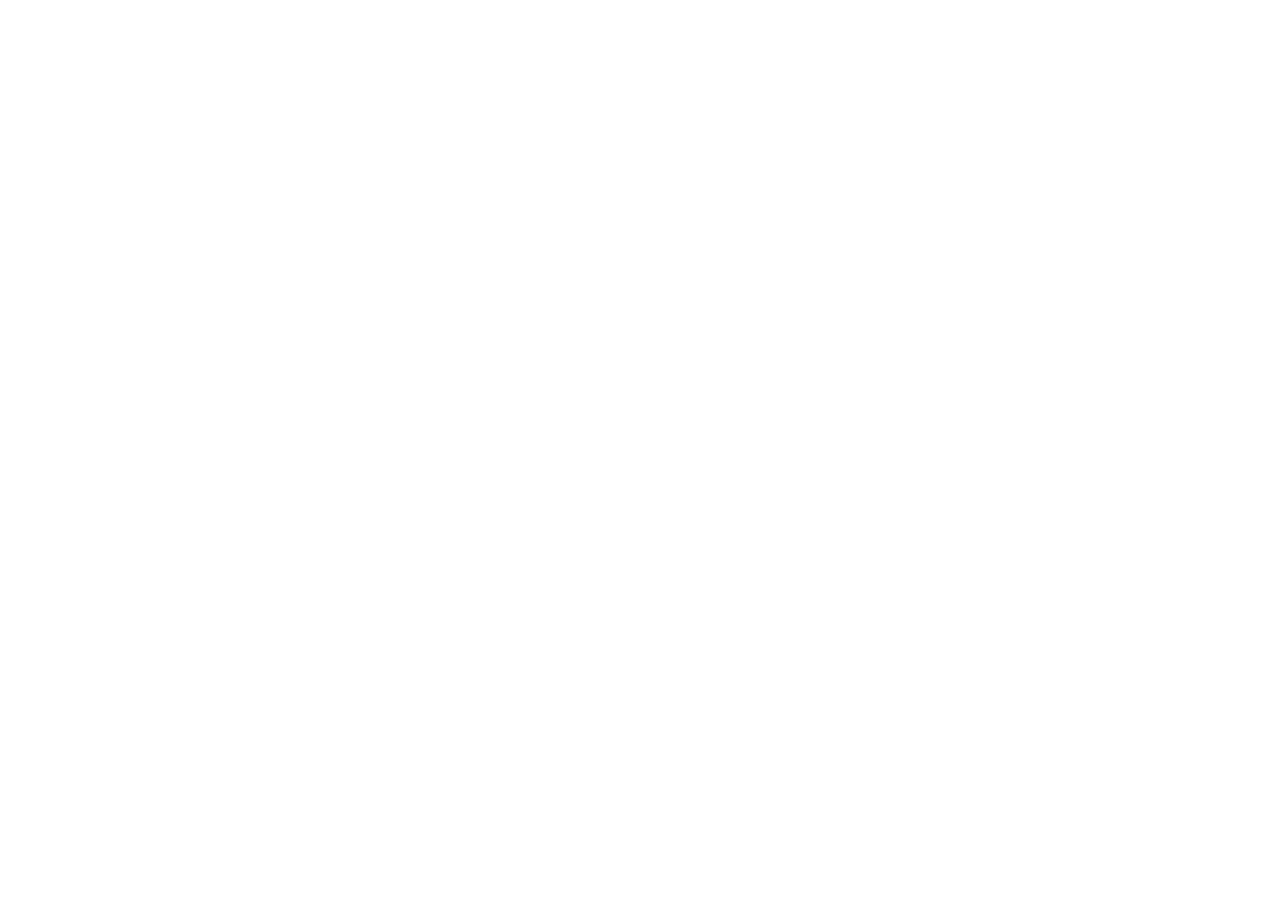
==== index.html @ cbcd9dbc "first commit" ====
<!DOCTYPE html>
<html lang="en">
<head>
    <meta charset="UTF-8">
    <meta name="viewport" content="width=device-width, initial-scale=1.0">
    <link rel="stylesheet" href="style.css">
    <title>TradeSphere</title>
</head>
<body>
    
</body>
</html>
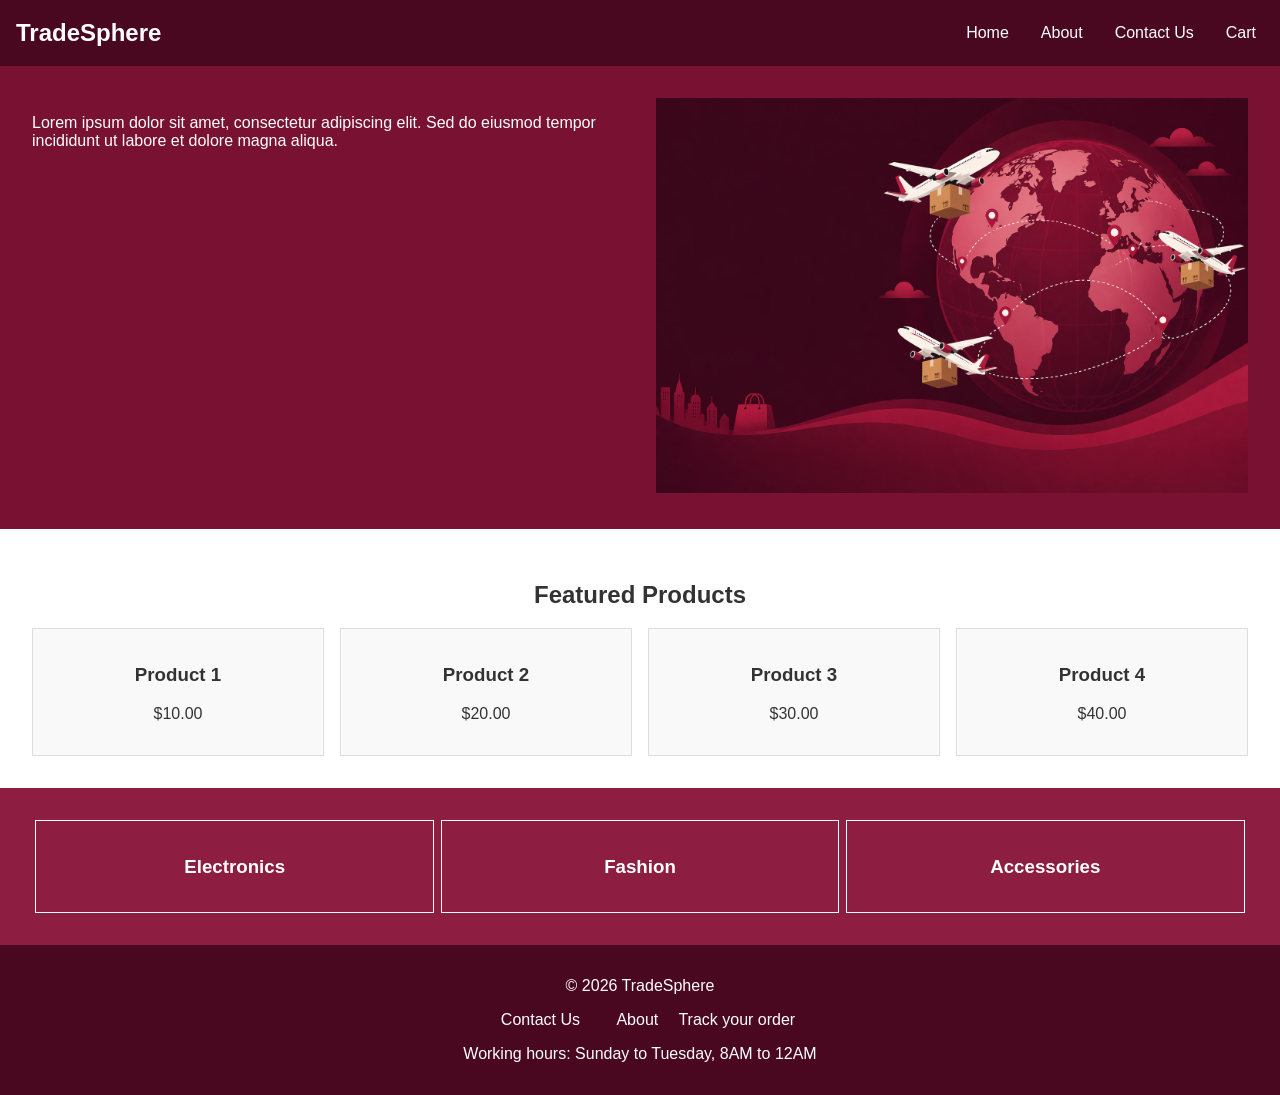
==== commit 65192c22: "Add main pages, basic styling." ====
--- a/index.html
+++ b/index.html
@@ -7,6 +7,67 @@
     <title>TradeSphere</title>
 </head>
 <body>
-    
+    <header>
+        <div class="logo">TradeSphere</div>
+        <nav>
+            <a href="index.html" class="navBttns">Home</a>
+            <a href="about.html" class="navBttns">About</a>
+            <a href="contact.html" class="navBttns">Contact Us</a>
+            <a href="cart.html" class="navBttns">Cart</a>
+        </nav>
+    </header>
+
+    <div class="hero">
+        <div class="hero-text">
+            <p>Lorem ipsum dolor sit amet, consectetur adipiscing elit. Sed do eiusmod tempor incididunt ut labore et dolore magna aliqua.</p>
+        </div>
+        <div class="hero-image">
+            <img src="Hero Banner.png" alt="Hero Banner">
+        </div>
+    </div>
+
+    <div class="ourProducts">
+        <h2>Featured Products</h2>
+        <div class="products-grid">
+            <div class="product-card">
+                <h3>Product 1</h3>
+                <p>$10.00</p>
+            </div>
+            <div class="product-card">
+                <h3>Product 2</h3>
+                <p>$20.00</p>
+            </div>
+            <div class="product-card">
+                <h3>Product 3</h3>
+                <p>$30.00</p>
+            </div>
+            <div class="product-card">
+                <h3>Product 4</h3>
+                <p>$40.00</p>
+            </div>
+        </div>
+    </div>
+
+    <div class="categories">
+        <div class="category-card">
+            <h3>Electronics</h3>
+        </div>
+        <div class="category-card">
+            <h3>Fashion</h3>
+        </div>
+        <div class="category-card">
+            <h3>Accessories</h3>
+        </div>
+    </div>
+
+    <footer>
+        <p>&copy; 2026 TradeSphere</p>
+        <div class="footer-links">
+            <a href="contact.html">Contact Us</a>
+            <a href="about.html">About</a>
+            <span>Track your order</span>
+        </div>
+        <p>Working hours: Sunday to Tuesday, 8AM to 12AM</p>
+    </footer>
 </body>
 </html>
--- a/style.css
+++ b/style.css
@@ -0,0 +1,123 @@
+/* Crimson Orchard Color Scheme */
+/* Cab Sav: #49081F */
+/* Dark Claret: #650A27 */
+/* Royal Burgundy: #781132 */
+/* Violet-Red: #8D1E41 */
+
+body {
+    font-family: Arial, sans-serif;
+    margin: 0;
+    padding: 0;
+    background-color: #fff;
+    color: #333;
+}
+
+header {
+    display: flex;
+    justify-content: space-between;
+    align-items: center;
+    padding: 1rem;
+    background-color: #49081F;
+    color: white;
+}
+
+.logo {
+    font-size: 1.5rem;
+    font-weight: bold;
+}
+
+nav {
+    display: flex;
+    gap: 1rem;
+}
+
+.navBttns {
+    background: none;
+    border: none;
+    color: white;
+    text-decoration: none;
+    padding: 0.5rem;
+    cursor: pointer;
+}
+
+.navBttns:hover {
+    background-color: #650A27;
+}
+
+.hero {
+    display: flex;
+    padding: 2rem;
+    background-color: #781132;
+    color: white;
+}
+
+.hero-text {
+    flex: 1;
+    padding-right: 2rem;
+}
+
+.hero-image {
+    flex: 1;
+}
+
+.hero-image img {
+    width: 100%;
+    height: auto;
+}
+
+.ourProducts {
+    padding: 2rem;
+    text-align: center;
+    background-color: #fff;
+}
+
+.products-grid {
+    display: grid;
+    grid-template-columns: repeat(4, 1fr);
+    gap: 1rem;
+    margin-top: 1rem;
+}
+
+.product-card {
+    border: 1px solid #ddd;
+    padding: 1rem;
+    text-align: center;
+    background-color: #f9f9f9;
+}
+
+.categories {
+    display: flex;
+    justify-content: space-around;
+    padding: 2rem;
+    background-color: #8D1E41;
+    color: white;
+}
+
+.category-card {
+    text-align: center;
+    padding: 1rem;
+    border: 1px solid white;
+    width: 30%;
+}
+
+footer {
+    text-align: center;
+    padding: 1rem;
+    background-color: #49081F;
+    color: white;
+}
+
+.footer-links {
+    margin: 1rem 0;
+}
+
+.footer-links a {
+    color: white;
+    text-decoration: none;
+    margin: 0 1rem;
+}
+
+.page-content {
+    padding: 2rem;
+    text-align: center;
+}
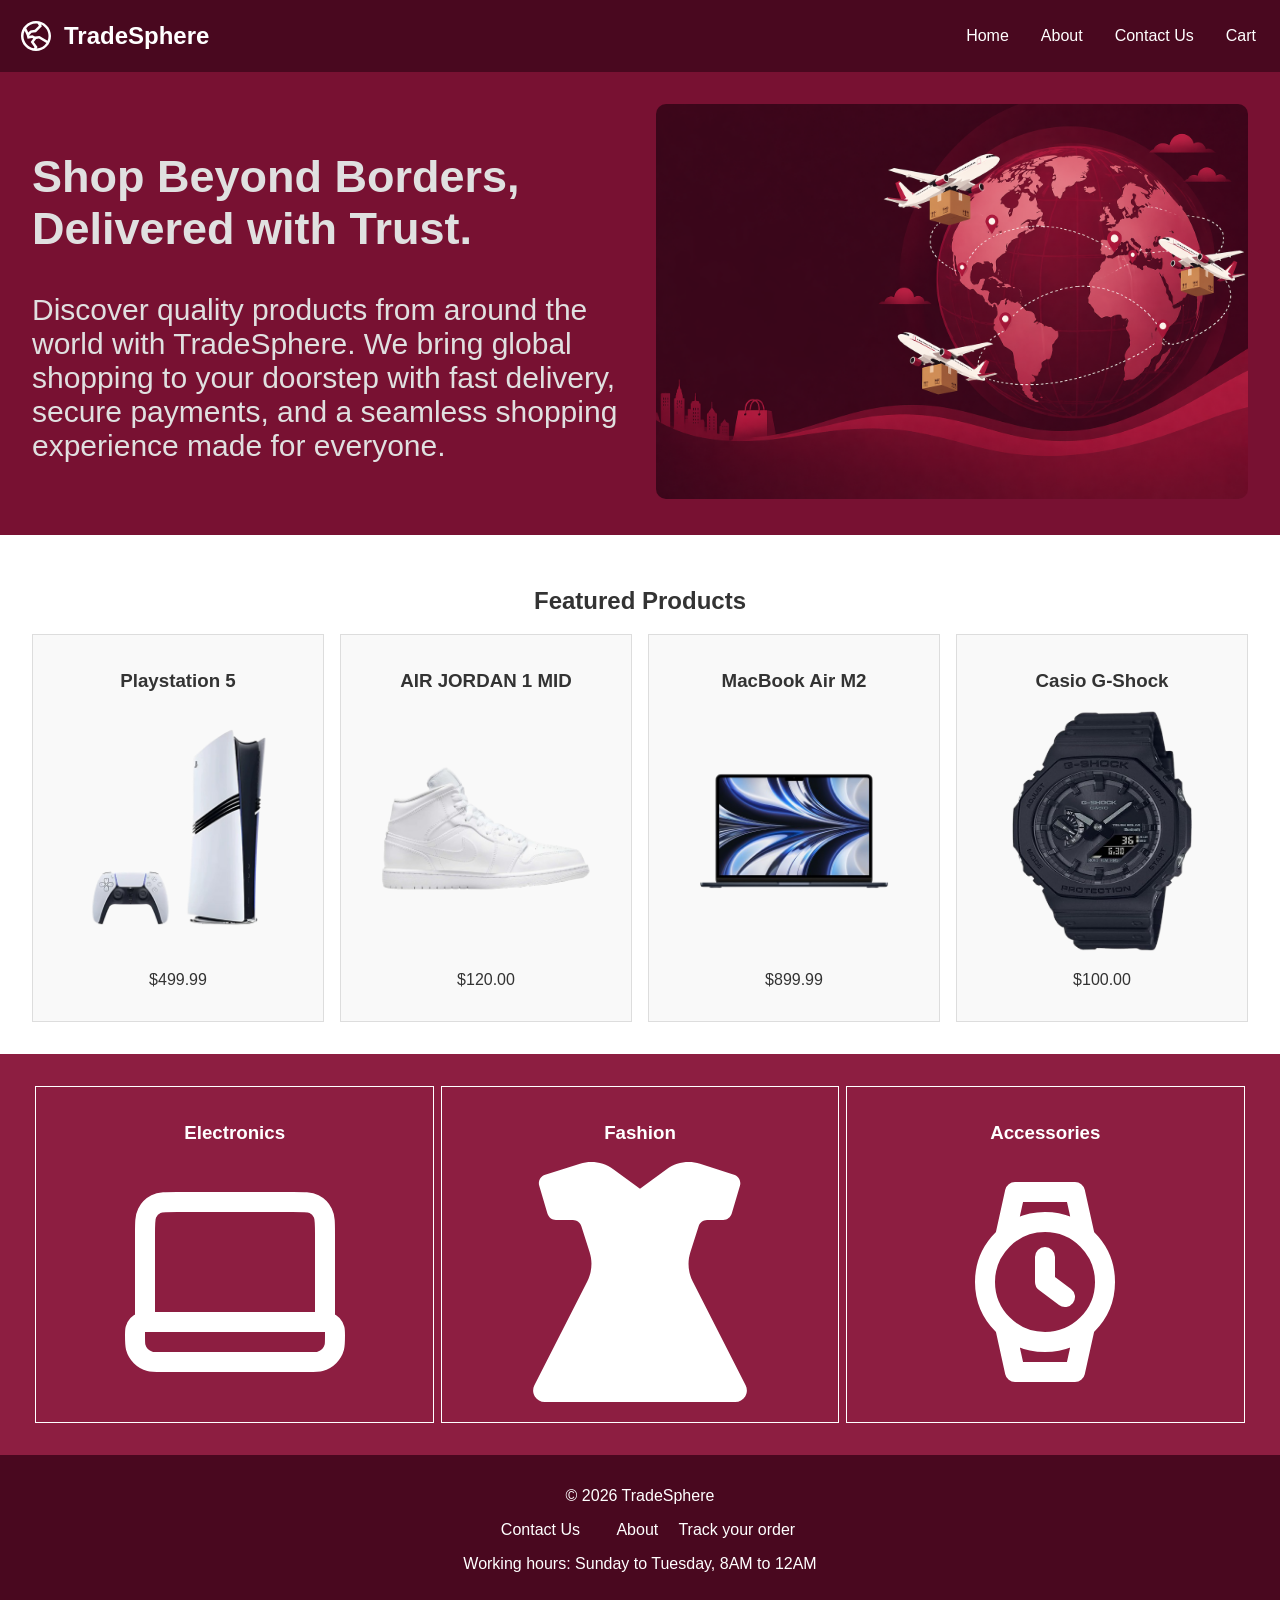
==== commit 93375191: "Finish Home page content and styling." ====
--- a/index.html
+++ b/index.html
@@ -8,7 +8,10 @@
 </head>
 <body>
     <header>
-        <div class="logo">TradeSphere</div>
+        <div class="name">
+            <svg viewBox="0 0 24 24" fill="none" xmlns="http://www.w3.org/2000/svg"><g id="SVGRepo_bgCarrier" stroke-width="0"></g><g id="SVGRepo_tracerCarrier" stroke-linecap="round" stroke-linejoin="round"></g><g id="SVGRepo_iconCarrier"> <path fill-rule="evenodd" clip-rule="evenodd" d="M6.15407 7.30116C7.52877 5.59304 9.63674 4.5 12 4.5C12.365 4.5 12.7238 4.52607 13.0748 4.57644L13.7126 5.85192L11.2716 8.2929L8.6466 8.6679L7.36009 9.95441L6.15407 7.30116ZM5.2011 8.82954C4.75126 9.79256 4.5 10.8669 4.5 12C4.5 15.6945 7.17133 18.7651 10.6878 19.3856L11.0989 18.7195L8.8147 15.547L10.3741 13.5256L9.63268 13.1549L6.94027 13.6036L6.41366 11.4972L5.2011 8.82954ZM7.95559 11.4802L8.05962 11.8964L9.86722 11.5951L11.3726 12.3478L14.0824 11.9714L18.9544 14.8135C19.3063 13.9447 19.5 12.995 19.5 12C19.5 8.93729 17.6642 6.30336 15.033 5.13856L15.5377 6.1481L11.9787 9.70711L9.35371 10.0821L7.95559 11.4802ZM18.2539 16.1414C16.9774 18.0652 14.8369 19.366 12.3859 19.4902L12.9011 18.6555L10.6853 15.578L12.0853 13.7632L13.7748 13.5286L18.2539 16.1414ZM12 3C7.02944 3 3 7.02944 3 12C3 16.9706 7.02944 21 12 21C16.9706 21 21 16.9706 21 12C21 7.02944 16.9706 3 12 3Z" fill="#FFFFFF"></path> </g></svg>
+            <div class="logo">TradeSphere</div>
+        </div>
         <nav>
             <a href="index.html" class="navBttns">Home</a>
             <a href="about.html" class="navBttns">About</a>
@@ -19,7 +22,8 @@
 
     <div class="hero">
         <div class="hero-text">
-            <p>Lorem ipsum dolor sit amet, consectetur adipiscing elit. Sed do eiusmod tempor incididunt ut labore et dolore magna aliqua.</p>
+            <h2>Shop Beyond Borders, Delivered with Trust.</h2>
+            <p>Discover quality products from around the world with TradeSphere. We bring global shopping to your doorstep with fast delivery, secure payments, and a seamless shopping experience made for everyone.</p>
         </div>
         <div class="hero-image">
             <img src="Hero Banner.png" alt="Hero Banner">
@@ -30,20 +34,24 @@
         <h2>Featured Products</h2>
         <div class="products-grid">
             <div class="product-card">
-                <h3>Product 1</h3>
-                <p>$10.00</p>
+                <h3>Playstation 5</h3>
+                <img src="ps5.png" alt="ps5">
+                <p>$499.99</p>
             </div>
             <div class="product-card">
-                <h3>Product 2</h3>
-                <p>$20.00</p>
+                <h3>AIR JORDAN 1 MID</h3>
+                <img src="air jordan.png" alt="air jordan">
+                <p>$120.00</p>
             </div>
             <div class="product-card">
-                <h3>Product 3</h3>
-                <p>$30.00</p>
+                <h3>MacBook Air M2</h3>
+                <img src="macbook.png" alt="macbook">
+                <p>$899.99</p>
             </div>
             <div class="product-card">
-                <h3>Product 4</h3>
-                <p>$40.00</p>
+                <h3>Casio G-Shock</h3>
+                <img id="watch" src="G Shock.png" alt="g shock">
+                <p>$100.00</p>
             </div>
         </div>
     </div>
@@ -51,17 +59,19 @@
     <div class="categories">
         <div class="category-card">
             <h3>Electronics</h3>
-        </div>
+            <svg viewBox="0 0 24 24" fill="none" xmlns="http://www.w3.org/2000/svg"><g id="SVGRepo_bgCarrier" stroke-width="0"></g><g id="SVGRepo_tracerCarrier" stroke-linecap="round" stroke-linejoin="round"></g><g id="SVGRepo_iconCarrier"> <path d="M21 16V7.2C21 6.0799 21 5.51984 20.782 5.09202C20.5903 4.71569 20.2843 4.40973 19.908 4.21799C19.4802 4 18.9201 4 17.8 4H6.2C5.07989 4 4.51984 4 4.09202 4.21799C3.71569 4.40973 3.40973 4.71569 3.21799 5.09202C3 5.51984 3 6.0799 3 7.2V16M4.66667 20H19.3333C19.9533 20 20.2633 20 20.5176 19.9319C21.2078 19.7469 21.7469 19.2078 21.9319 18.5176C22 18.2633 22 17.9533 22 17.3333C22 17.0233 22 16.8683 21.9659 16.7412C21.8735 16.3961 21.6039 16.1265 21.2588 16.0341C21.1317 16 20.9767 16 20.6667 16H3.33333C3.02334 16 2.86835 16 2.74118 16.0341C2.39609 16.1265 2.12654 16.3961 2.03407 16.7412C2 16.8683 2 17.0233 2 17.3333C2 17.9533 2 18.2633 2.06815 18.5176C2.25308 19.2078 2.79218 19.7469 3.48236 19.9319C3.73669 20 4.04669 20 4.66667 20Z" stroke="#ffffff" stroke-width="2" stroke-linecap="round" stroke-linejoin="round"></path> </g></svg>        </div>
         <div class="category-card">
             <h3>Fashion</h3>
+            <svg height="200px" width="200px" version="1.1" id="_x32_" xmlns="http://www.w3.org/2000/svg" xmlns:xlink="http://www.w3.org/1999/xlink" viewBox="0 0 512 512" xml:space="preserve" fill="#000000"><g id="SVGRepo_bgCarrier" stroke-width="0"></g><g id="SVGRepo_tracerCarrier" stroke-linecap="round" stroke-linejoin="round"></g><g id="SVGRepo_iconCarrier"> <style type="text/css"> .st0{fill:#ffffff;} </style> <g> <path class="st0" d="M481.324,476.05l-112.8-221.283c-9.841-19.324-11.676-41.751-5.1-62.418l17.506-55.009 c2.508-7.892,9.785-13.296,18.065-13.4l34.578-0.454c8.422-0.104,15.794-5.687,18.188-13.759l17.478-58.993 c2.98-10.04-2.631-20.61-12.605-23.79l-72.581-23.08c-24.254-7.712-50.722-3.378-71.248,11.678l-56.807,41.656l-56.958-41.77 c-20.44-14.99-46.785-19.362-70.963-11.772L53.718,26.991C43.697,30.142,38.057,40.732,41.037,50.8l17.45,58.917 c2.394,8.082,9.766,13.665,18.188,13.769l36.319,0.454c8.28,0.114,15.567,5.508,18.084,13.4l17.507,55.018 c6.567,20.658,4.731,43.085-5.11,62.4L30.676,476.05c-3.898,7.665-3.548,16.806,0.947,24.14C36.117,507.524,44.103,512,52.705,512 h406.588c8.602,0,16.588-4.476,21.084-11.81C484.873,492.856,485.223,483.714,481.324,476.05z"></path> </g> </g></svg>
         </div>
         <div class="category-card">
             <h3>Accessories</h3>
+            <svg viewBox="0 0 24 24" fill="none" xmlns="http://www.w3.org/2000/svg"><g id="SVGRepo_bgCarrier" stroke-width="0"></g><g id="SVGRepo_tracerCarrier" stroke-linecap="round" stroke-linejoin="round"></g><g id="SVGRepo_iconCarrier"> <path d="M16.0102 7.5369L15 3H9.00003L7.99805 7.52953M15.9976 16.4744L14.9996 21H8.9996L8.00651 16.478M12 9.5V12L14 13.5M12 18C8.68629 18 6 15.3137 6 12C6 8.68629 8.68629 6 12 6C15.3137 6 18 8.68629 18 12C18 15.3137 15.3137 18 12 18Z" stroke="#ffffff" stroke-width="2" stroke-linecap="round" stroke-linejoin="round"></path> </g></svg>
         </div>
     </div>
 
     <footer>
-        <p>&copy; 2026 TradeSphere</p>
+        <p>© 2026 TradeSphere</p>
         <div class="footer-links">
             <a href="contact.html">Contact Us</a>
             <a href="about.html">About</a>
--- a/style.css
+++ b/style.css
@@ -19,6 +19,16 @@
     padding: 1rem;
     background-color: #49081F;
     color: white;
+}
+.name {
+    display: flex;
+    align-items: center;
+    gap: 0.5rem;
+}
+
+.name svg {
+    width: 40px;
+    height: 40px;
 }
 
 .logo {
@@ -49,11 +59,14 @@
     padding: 2rem;
     background-color: #781132;
     color: white;
+    align-items: center;
 }
 
 .hero-text {
     flex: 1;
     padding-right: 2rem;
+    font-size: 30px;
+    color: #E0E0E0;
 }
 
 .hero-image {
@@ -63,6 +76,7 @@
 .hero-image img {
     width: 100%;
     height: auto;
+    border-radius: 10px;
 }
 
 .ourProducts {
@@ -85,6 +99,14 @@
     background-color: #f9f9f9;
 }
 
+.product-card img{
+    width: 240px;
+    height: 240px;
+}
+#watch{
+    width: 180px;
+    height: 240px;
+}
 .categories {
     display: flex;
     justify-content: space-around;
@@ -98,6 +120,10 @@
     padding: 1rem;
     border: 1px solid white;
     width: 30%;
+}
+.category-card svg{
+    width: 240px;
+    height: 240px;
 }
 
 footer {
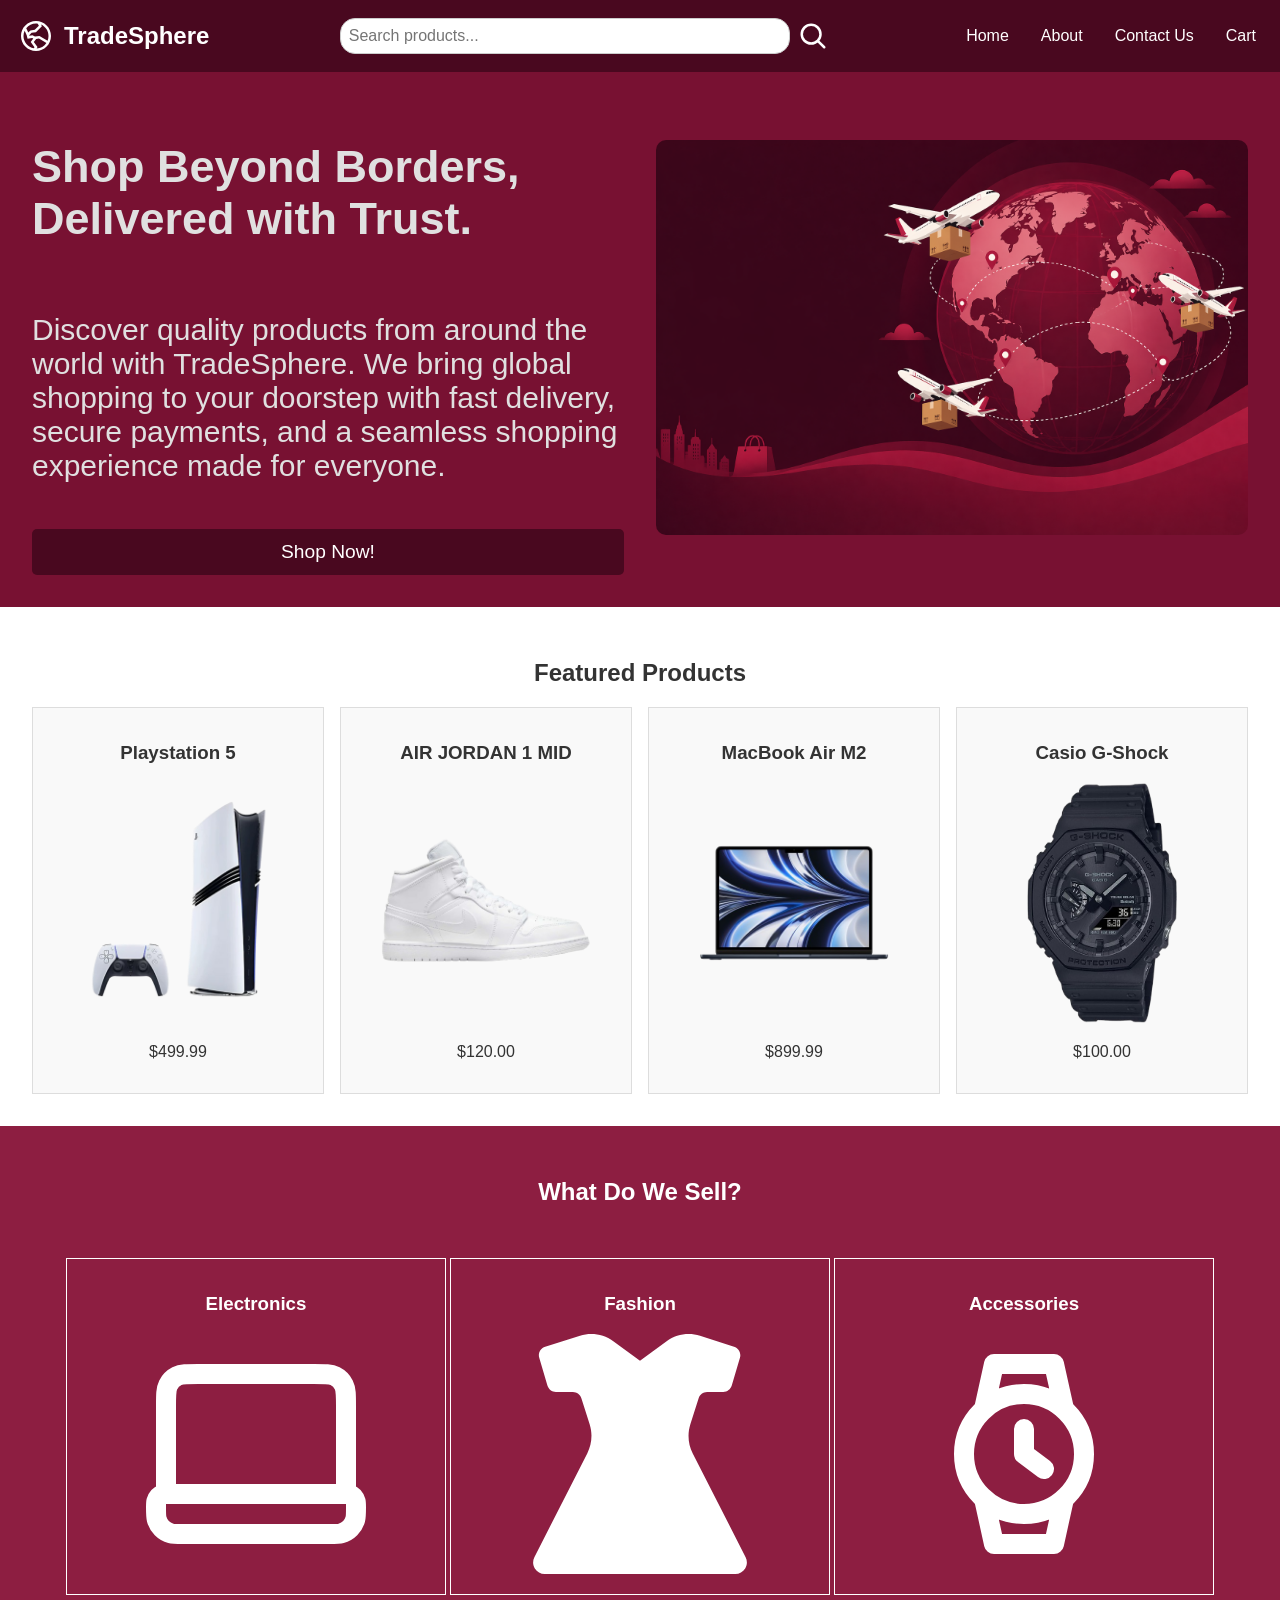
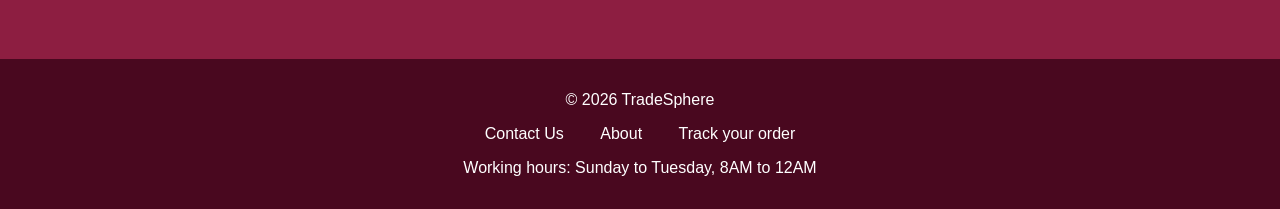
==== commit 6bc050ac: "Add final styling touches" ====
--- a/index.html
+++ b/index.html
@@ -12,6 +12,10 @@
             <svg viewBox="0 0 24 24" fill="none" xmlns="http://www.w3.org/2000/svg"><g id="SVGRepo_bgCarrier" stroke-width="0"></g><g id="SVGRepo_tracerCarrier" stroke-linecap="round" stroke-linejoin="round"></g><g id="SVGRepo_iconCarrier"> <path fill-rule="evenodd" clip-rule="evenodd" d="M6.15407 7.30116C7.52877 5.59304 9.63674 4.5 12 4.5C12.365 4.5 12.7238 4.52607 13.0748 4.57644L13.7126 5.85192L11.2716 8.2929L8.6466 8.6679L7.36009 9.95441L6.15407 7.30116ZM5.2011 8.82954C4.75126 9.79256 4.5 10.8669 4.5 12C4.5 15.6945 7.17133 18.7651 10.6878 19.3856L11.0989 18.7195L8.8147 15.547L10.3741 13.5256L9.63268 13.1549L6.94027 13.6036L6.41366 11.4972L5.2011 8.82954ZM7.95559 11.4802L8.05962 11.8964L9.86722 11.5951L11.3726 12.3478L14.0824 11.9714L18.9544 14.8135C19.3063 13.9447 19.5 12.995 19.5 12C19.5 8.93729 17.6642 6.30336 15.033 5.13856L15.5377 6.1481L11.9787 9.70711L9.35371 10.0821L7.95559 11.4802ZM18.2539 16.1414C16.9774 18.0652 14.8369 19.366 12.3859 19.4902L12.9011 18.6555L10.6853 15.578L12.0853 13.7632L13.7748 13.5286L18.2539 16.1414ZM12 3C7.02944 3 3 7.02944 3 12C3 16.9706 7.02944 21 12 21C16.9706 21 21 16.9706 21 12C21 7.02944 16.9706 3 12 3Z" fill="#FFFFFF"></path> </g></svg>
             <div class="logo">TradeSphere</div>
         </div>
+        <div class="search">
+            <svg viewBox="0 0 24 24" fill="none" xmlns="http://www.w3.org/2000/svg"><g id="SVGRepo_bgCarrier" stroke-width="0"></g><g id="SVGRepo_tracerCarrier" stroke-linecap="round" stroke-linejoin="round"></g><g id="SVGRepo_iconCarrier"> <path d="M15.7955 15.8111L21 21M18 10.5C18 14.6421 14.6421 18 10.5 18C6.35786 18 3 14.6421 3 10.5C3 6.35786 6.35786 3 10.5 3C14.6421 3 18 6.35786 18 10.5Z" stroke="#ffffff" stroke-width="2" stroke-linecap="round" stroke-linejoin="round"></path> </g></svg>
+            <input type="search" class="search-bar" placeholder="Search products...">
+        </div>
         <nav>
             <a href="index.html" class="navBttns">Home</a>
             <a href="about.html" class="navBttns">About</a>
@@ -24,6 +28,7 @@
         <div class="hero-text">
             <h2>Shop Beyond Borders, Delivered with Trust.</h2>
             <p>Discover quality products from around the world with TradeSphere. We bring global shopping to your doorstep with fast delivery, secure payments, and a seamless shopping experience made for everyone.</p>
+            <button class="shop-now-btn">Shop Now!</button>
         </div>
         <div class="hero-image">
             <img src="Hero Banner.png" alt="Hero Banner">
@@ -56,7 +61,9 @@
         </div>
     </div>
 
-    <div class="categories">
+    <div class="categories-section">
+        <h2>What Do We Sell?</h2>
+        <div class="categories">
         <div class="category-card">
             <h3>Electronics</h3>
             <svg viewBox="0 0 24 24" fill="none" xmlns="http://www.w3.org/2000/svg"><g id="SVGRepo_bgCarrier" stroke-width="0"></g><g id="SVGRepo_tracerCarrier" stroke-linecap="round" stroke-linejoin="round"></g><g id="SVGRepo_iconCarrier"> <path d="M21 16V7.2C21 6.0799 21 5.51984 20.782 5.09202C20.5903 4.71569 20.2843 4.40973 19.908 4.21799C19.4802 4 18.9201 4 17.8 4H6.2C5.07989 4 4.51984 4 4.09202 4.21799C3.71569 4.40973 3.40973 4.71569 3.21799 5.09202C3 5.51984 3 6.0799 3 7.2V16M4.66667 20H19.3333C19.9533 20 20.2633 20 20.5176 19.9319C21.2078 19.7469 21.7469 19.2078 21.9319 18.5176C22 18.2633 22 17.9533 22 17.3333C22 17.0233 22 16.8683 21.9659 16.7412C21.8735 16.3961 21.6039 16.1265 21.2588 16.0341C21.1317 16 20.9767 16 20.6667 16H3.33333C3.02334 16 2.86835 16 2.74118 16.0341C2.39609 16.1265 2.12654 16.3961 2.03407 16.7412C2 16.8683 2 17.0233 2 17.3333C2 17.9533 2 18.2633 2.06815 18.5176C2.25308 19.2078 2.79218 19.7469 3.48236 19.9319C3.73669 20 4.04669 20 4.66667 20Z" stroke="#ffffff" stroke-width="2" stroke-linecap="round" stroke-linejoin="round"></path> </g></svg>        </div>
@@ -68,6 +75,8 @@
             <h3>Accessories</h3>
             <svg viewBox="0 0 24 24" fill="none" xmlns="http://www.w3.org/2000/svg"><g id="SVGRepo_bgCarrier" stroke-width="0"></g><g id="SVGRepo_tracerCarrier" stroke-linecap="round" stroke-linejoin="round"></g><g id="SVGRepo_iconCarrier"> <path d="M16.0102 7.5369L15 3H9.00003L7.99805 7.52953M15.9976 16.4744L14.9996 21H8.9996L8.00651 16.478M12 9.5V12L14 13.5M12 18C8.68629 18 6 15.3137 6 12C6 8.68629 8.68629 6 12 6C15.3137 6 18 8.68629 18 12C18 15.3137 15.3137 18 12 18Z" stroke="#ffffff" stroke-width="2" stroke-linecap="round" stroke-linejoin="round"></path> </g></svg>
         </div>
+        </div>
+ 
     </div>
 
     <footer>
@@ -75,7 +84,7 @@
         <div class="footer-links">
             <a href="contact.html">Contact Us</a>
             <a href="about.html">About</a>
-            <span>Track your order</span>
+            <a>Track your order</a>
         </div>
         <p>Working hours: Sunday to Tuesday, 8AM to 12AM</p>
     </footer>
--- a/style.css
+++ b/style.css
@@ -10,6 +10,9 @@
     padding: 0;
     background-color: #fff;
     color: #333;
+    min-height: 100vh;
+    display: flex;
+    flex-direction: column;
 }
 
 header {
@@ -36,6 +39,29 @@
     font-weight: bold;
 }
 
+.search-bar {
+    padding: 0.5rem;
+    border: 1px solid #ccc;
+    border-radius: 15px;
+    width: 450px;
+    font-size: 1rem;
+    background-color: white;
+    color: #333;
+}
+
+.search {
+    display: flex;
+    align-items: center;
+    gap: 0.5rem;
+    flex-direction: row-reverse;
+}
+
+.search svg {
+    width: 30px;
+    height: 30px;
+    cursor: pointer;
+}
+
 nav {
     display: flex;
     gap: 1rem;
@@ -63,10 +89,12 @@
 }
 
 .hero-text {
+    display: flex;
     flex: 1;
     padding-right: 2rem;
     font-size: 30px;
     color: #E0E0E0;
+    flex-direction: column;
 }
 
 .hero-image {
@@ -77,6 +105,21 @@
     width: 100%;
     height: auto;
     border-radius: 10px;
+}
+
+.shop-now-btn {
+    background-color: #49081F;
+    color: white;
+    border: none;
+    padding: 0.75rem 1.5rem;
+    font-size: 1.2rem;
+    border-radius: 5px;
+    cursor: pointer;
+    margin-top: 1rem;
+}
+
+.shop-now-btn:hover {
+    background-color: #650A27;
 }
 
 .ourProducts {
@@ -98,17 +141,31 @@
     text-align: center;
     background-color: #f9f9f9;
 }
+.product-card:hover{
+    background-color:#cecccc ;
+}
 
 .product-card img{
     width: 240px;
     height: 240px;
+    cursor: pointer;
 }
 #watch{
-    width: 180px;
+    width: 150px;
     height: 240px;
 }
-.categories {
-    display: flex;
+.categories-section {
+    display: flex;
+    flex-direction: column;
+    justify-content: space-around;
+    padding: 2rem;
+    background-color: #8D1E41;
+    color: white;
+    text-align: center;
+}
+
+.categories{
+        display: flex;
     justify-content: space-around;
     padding: 2rem;
     background-color: #8D1E41;
@@ -131,6 +188,7 @@
     padding: 1rem;
     background-color: #49081F;
     color: white;
+    margin-top: auto;
 }
 
 .footer-links {
@@ -141,9 +199,14 @@
     color: white;
     text-decoration: none;
     margin: 0 1rem;
+    cursor: pointer;
 }
 
 .page-content {
     padding: 2rem;
     text-align: center;
+}
+.page-content p{
+font-size: 30px;
+font-weight: 500;
 }
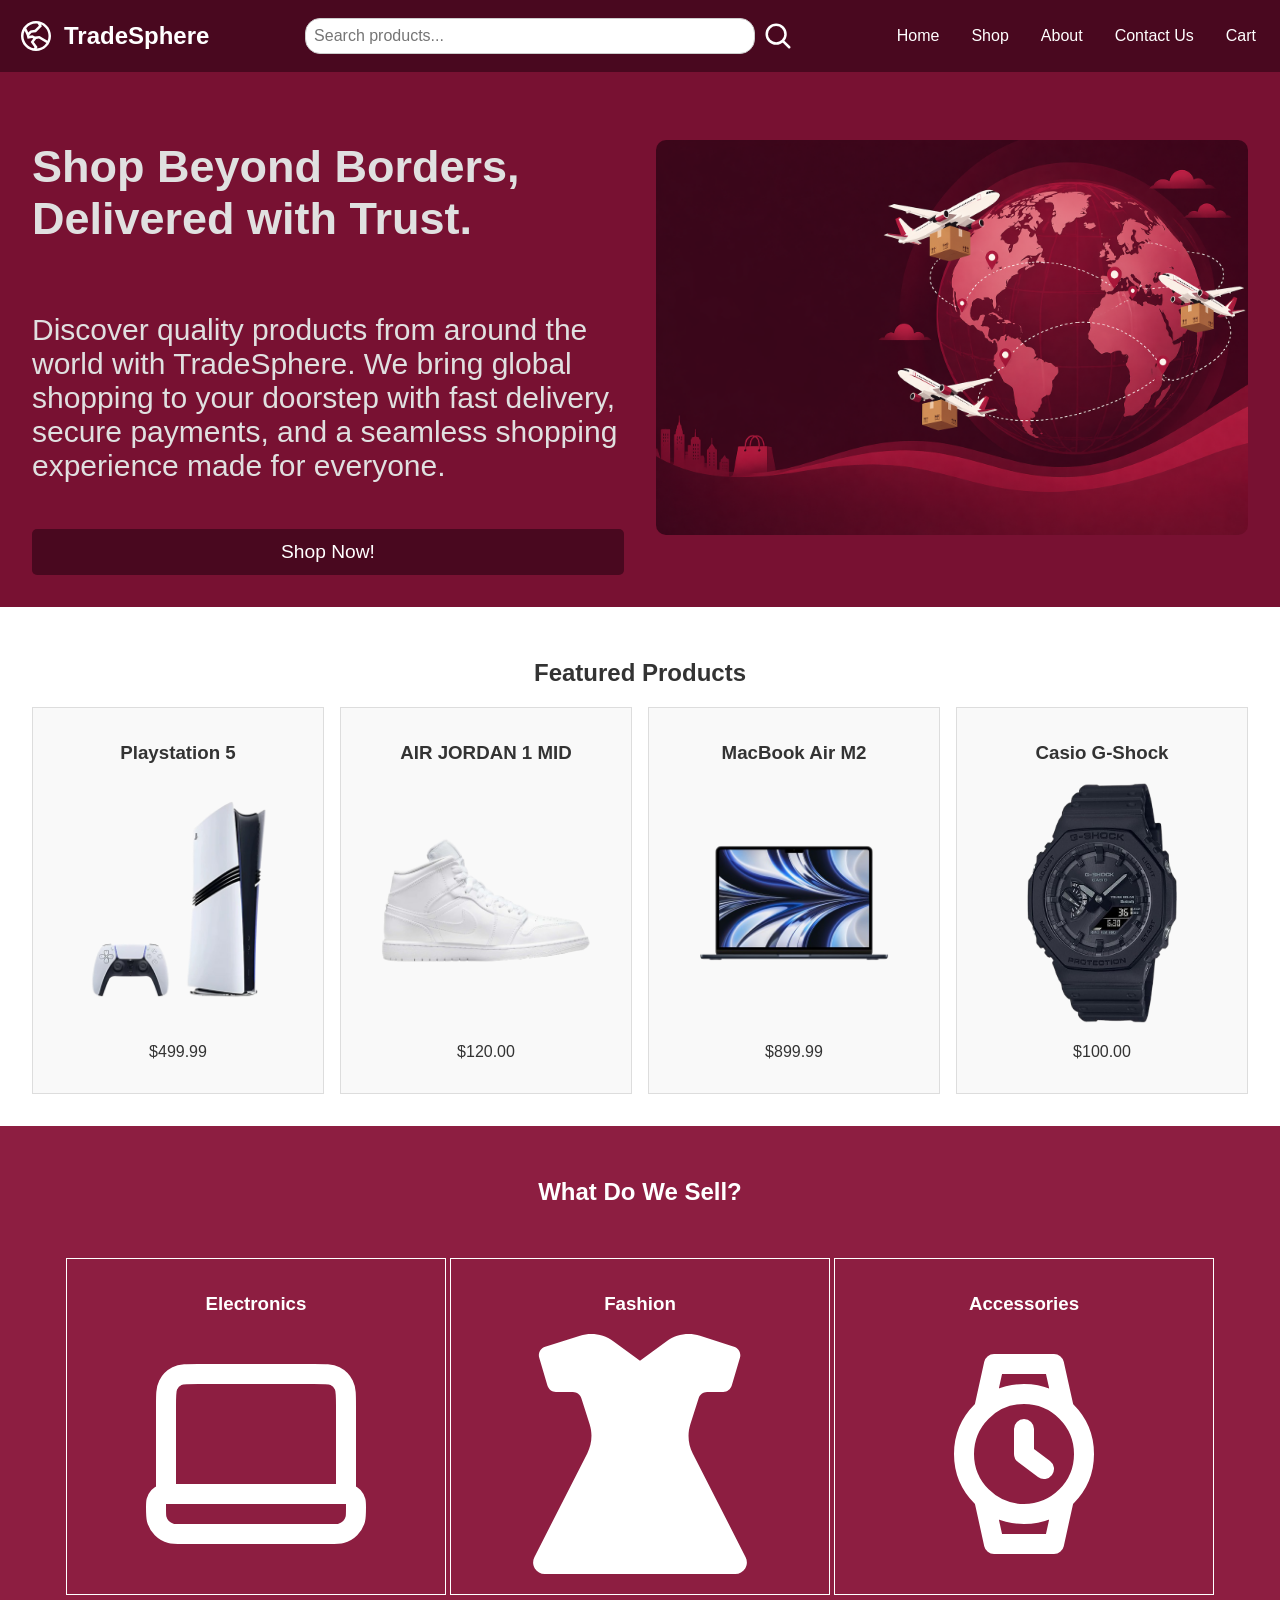
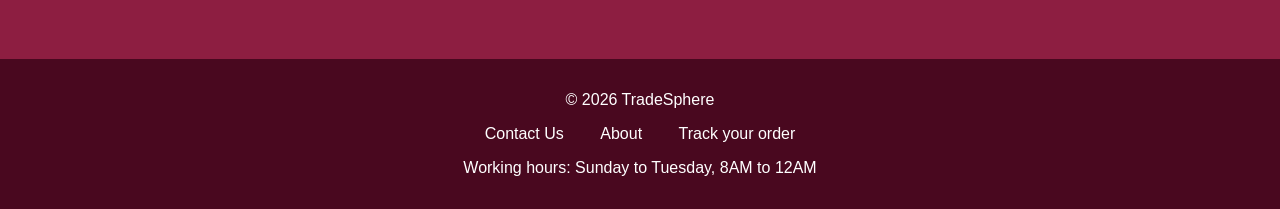
==== commit 747cad7f: "Create shop page." ====
--- a/index.html
+++ b/index.html
@@ -18,6 +18,7 @@
         </div>
         <nav>
             <a href="index.html" class="navBttns">Home</a>
+            <a href="shop.html" class="navBttns">Shop</a>
             <a href="about.html" class="navBttns">About</a>
             <a href="contact.html" class="navBttns">Contact Us</a>
             <a href="cart.html" class="navBttns">Cart</a>
@@ -28,10 +29,10 @@
         <div class="hero-text">
             <h2>Shop Beyond Borders, Delivered with Trust.</h2>
             <p>Discover quality products from around the world with TradeSphere. We bring global shopping to your doorstep with fast delivery, secure payments, and a seamless shopping experience made for everyone.</p>
-            <button class="shop-now-btn">Shop Now!</button>
+            <a href="shop.html" class="shop-now-btn">Shop Now!</a>
         </div>
         <div class="hero-image">
-            <img src="Hero Banner.png" alt="Hero Banner">
+            <img src="images/Hero Banner.png" alt="Hero Banner">
         </div>
     </div>
 
@@ -40,22 +41,22 @@
         <div class="products-grid">
             <div class="product-card">
                 <h3>Playstation 5</h3>
-                <img src="ps5.png" alt="ps5">
+                <img src="images/ps5.png" alt="ps5">
                 <p>$499.99</p>
             </div>
             <div class="product-card">
                 <h3>AIR JORDAN 1 MID</h3>
-                <img src="air jordan.png" alt="air jordan">
+                <img src="images/air jordan.png" alt="air jordan">
                 <p>$120.00</p>
             </div>
             <div class="product-card">
                 <h3>MacBook Air M2</h3>
-                <img src="macbook.png" alt="macbook">
+                <img src="images/macbook.png" alt="macbook">
                 <p>$899.99</p>
             </div>
             <div class="product-card">
                 <h3>Casio G-Shock</h3>
-                <img id="watch" src="G Shock.png" alt="g shock">
+                <img id="watch" src="images/G Shock.png" alt="g shock">
                 <p>$100.00</p>
             </div>
         </div>
--- a/style.css
+++ b/style.css
@@ -116,6 +116,8 @@
     border-radius: 5px;
     cursor: pointer;
     margin-top: 1rem;
+    text-align: center;
+    text-decoration: none;
 }
 
 .shop-now-btn:hover {
@@ -178,6 +180,10 @@
     border: 1px solid white;
     width: 30%;
 }
+.category-card:hover{
+    background-color:#3a383831 ;
+
+}
 .category-card svg{
     width: 240px;
     height: 240px;
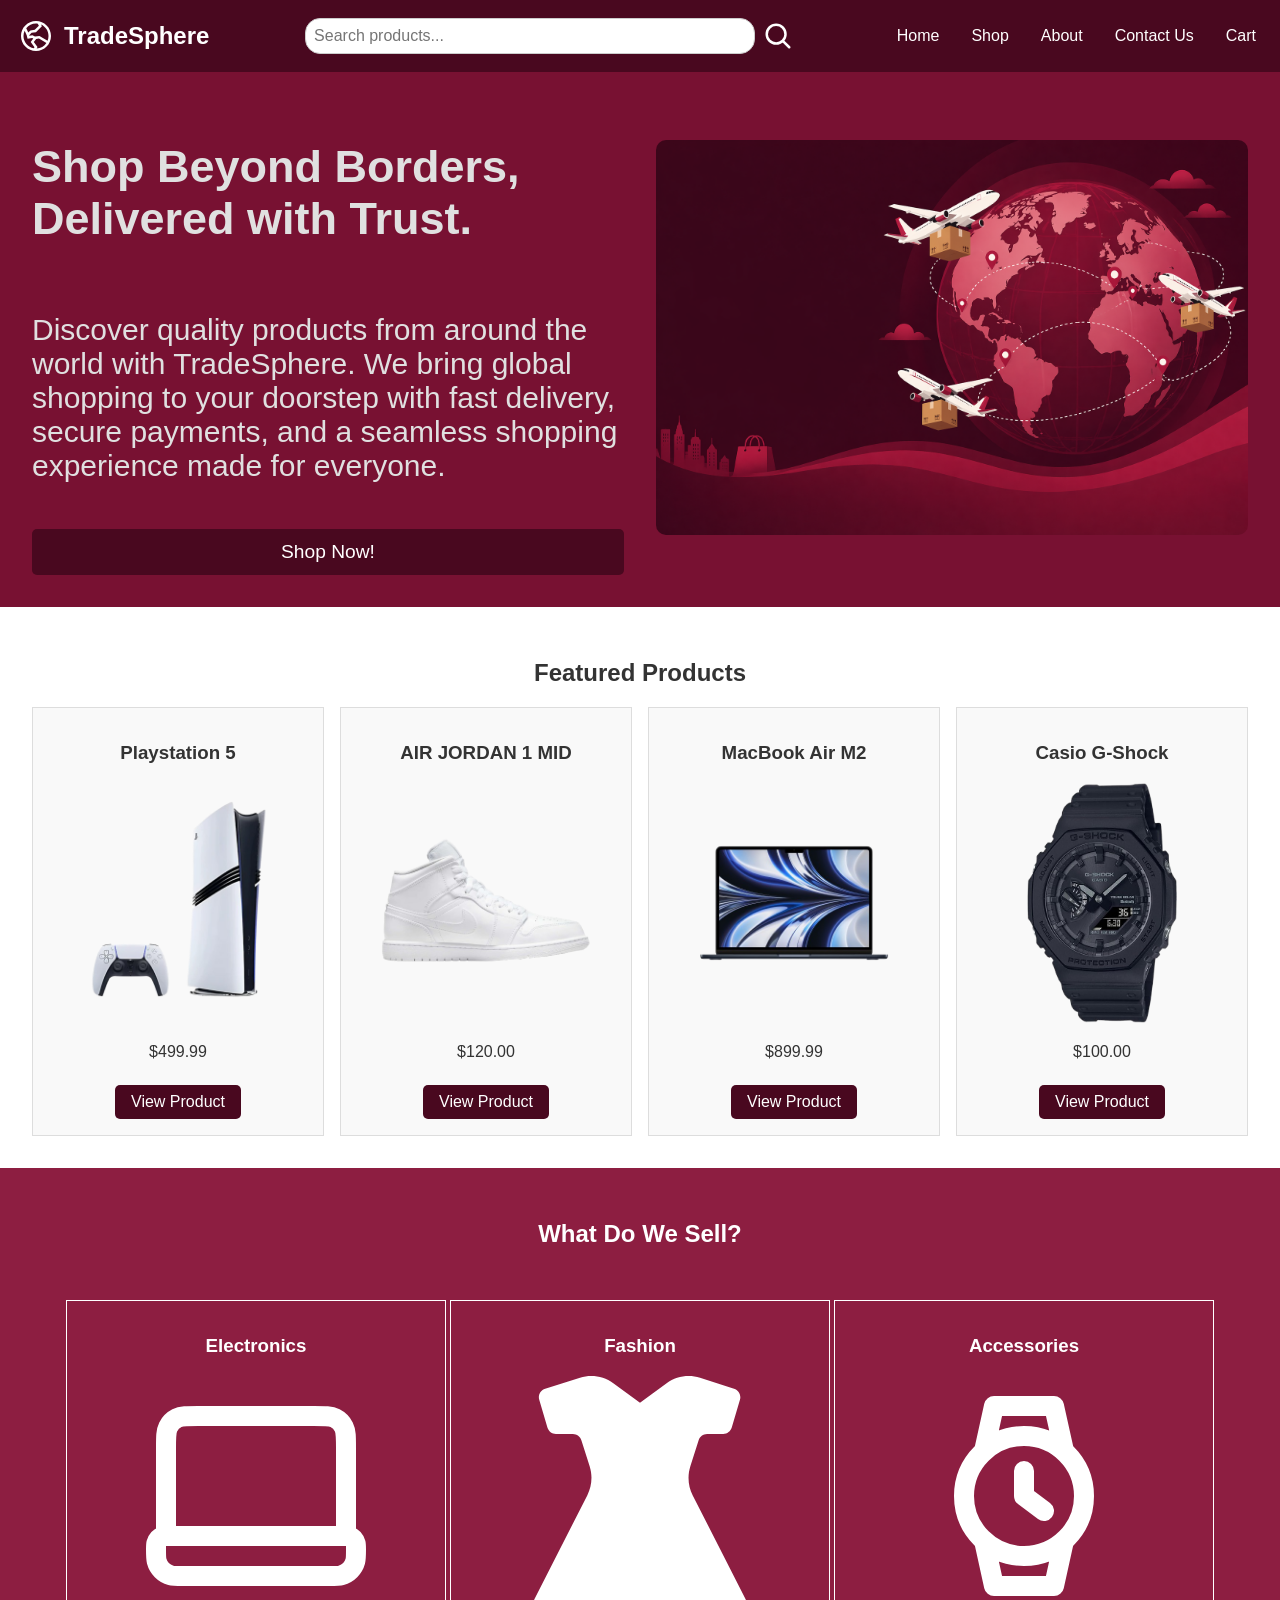
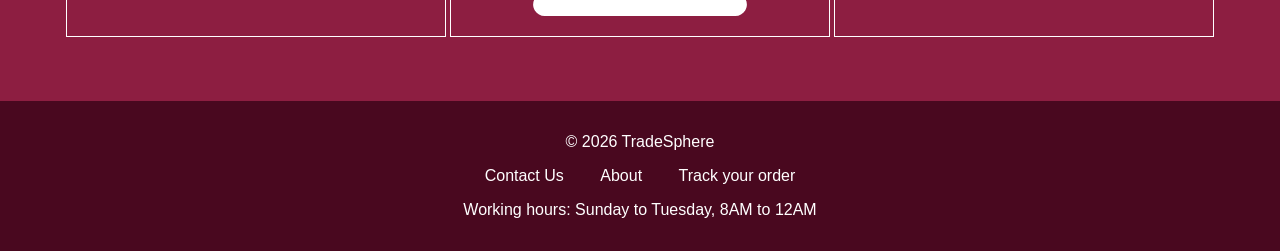
==== commit aa54bccd: "Create a product page for each one" ====
--- a/index.html
+++ b/index.html
@@ -43,21 +43,25 @@
                 <h3>Playstation 5</h3>
                 <img src="images/ps5.png" alt="ps5">
                 <p>$499.99</p>
+                <a href="ps5.html" class="view-product-btn">View Product</a>
             </div>
             <div class="product-card">
                 <h3>AIR JORDAN 1 MID</h3>
                 <img src="images/air jordan.png" alt="air jordan">
                 <p>$120.00</p>
+                <a href="airjordan.html" class="view-product-btn">View Product</a>
             </div>
             <div class="product-card">
                 <h3>MacBook Air M2</h3>
                 <img src="images/macbook.png" alt="macbook">
                 <p>$899.99</p>
+                <a href="macbook.html" class="view-product-btn">View Product</a>
             </div>
             <div class="product-card">
                 <h3>Casio G-Shock</h3>
                 <img id="watch" src="images/G Shock.png" alt="g shock">
                 <p>$100.00</p>
+                <a href="gshock.html" class="view-product-btn">View Product</a>
             </div>
         </div>
     </div>
--- a/style.css
+++ b/style.css
@@ -215,4 +215,82 @@
 .page-content p{
 font-size: 30px;
 font-weight: 500;
+}
+
+.product-card button {
+    background-color: #49081F;
+    color: white;
+    border: none;
+    padding: 0.5rem 1rem;
+    border-radius: 5px;
+    cursor: pointer;
+    margin-top: 0.5rem;
+}
+
+.product-card button:hover {
+    background-color: #650A27;
+}
+
+.product-page {
+    display: flex;
+    padding: 2rem;
+    gap: 2rem;
+    align-items: flex-start;
+}
+
+.product-image img {
+    width: 300px;
+    height: auto;
+    border-radius: 10px;
+}
+
+.product-details {
+    flex: 1;
+}
+
+.product-details h1 {
+    font-size: 2.5rem;
+    margin-bottom: 0.5rem;
+}
+
+.product-details .price {
+    font-size: 1.5rem;
+    color: #49081F;
+    font-weight: bold;
+    margin-bottom: 1rem;
+}
+
+.product-details .description {
+    font-size: 1.1rem;
+    line-height: 1.6;
+    margin-bottom: 2rem;
+}
+
+.add-to-cart-btn {
+    background-color: #49081F;
+    color: white;
+    border: none;
+    padding: 1rem 2rem;
+    font-size: 1.2rem;
+    border-radius: 5px;
+    cursor: pointer;
+}
+
+.add-to-cart-btn:hover {
+    background-color: #650A27;
+}
+
+.view-product-btn {
+    display: inline-block;
+    background-color: #49081F;
+    color: white;
+    text-decoration: none;
+    padding: 0.5rem 1rem;
+    border-radius: 5px;
+    cursor: pointer;
+    margin-top: 0.5rem;
+}
+
+.view-product-btn:hover {
+    background-color: #650A27;
 }
